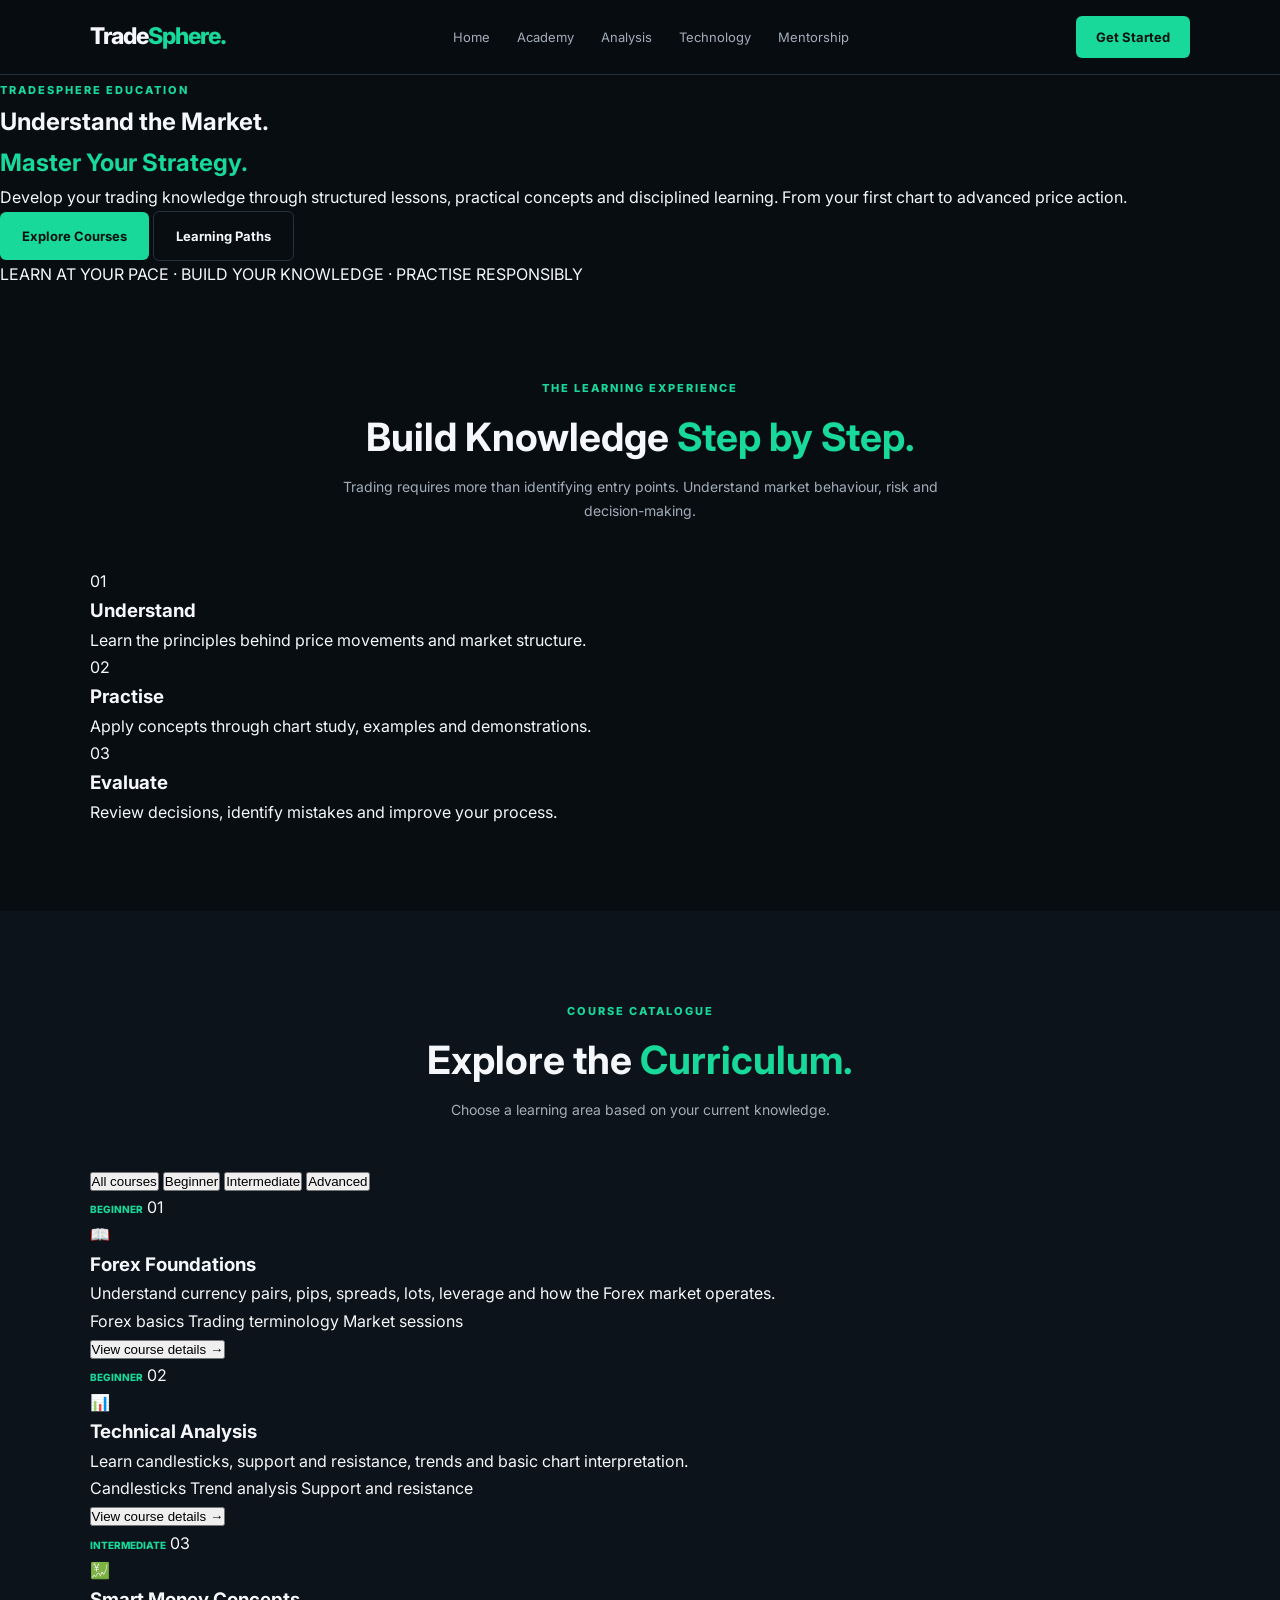
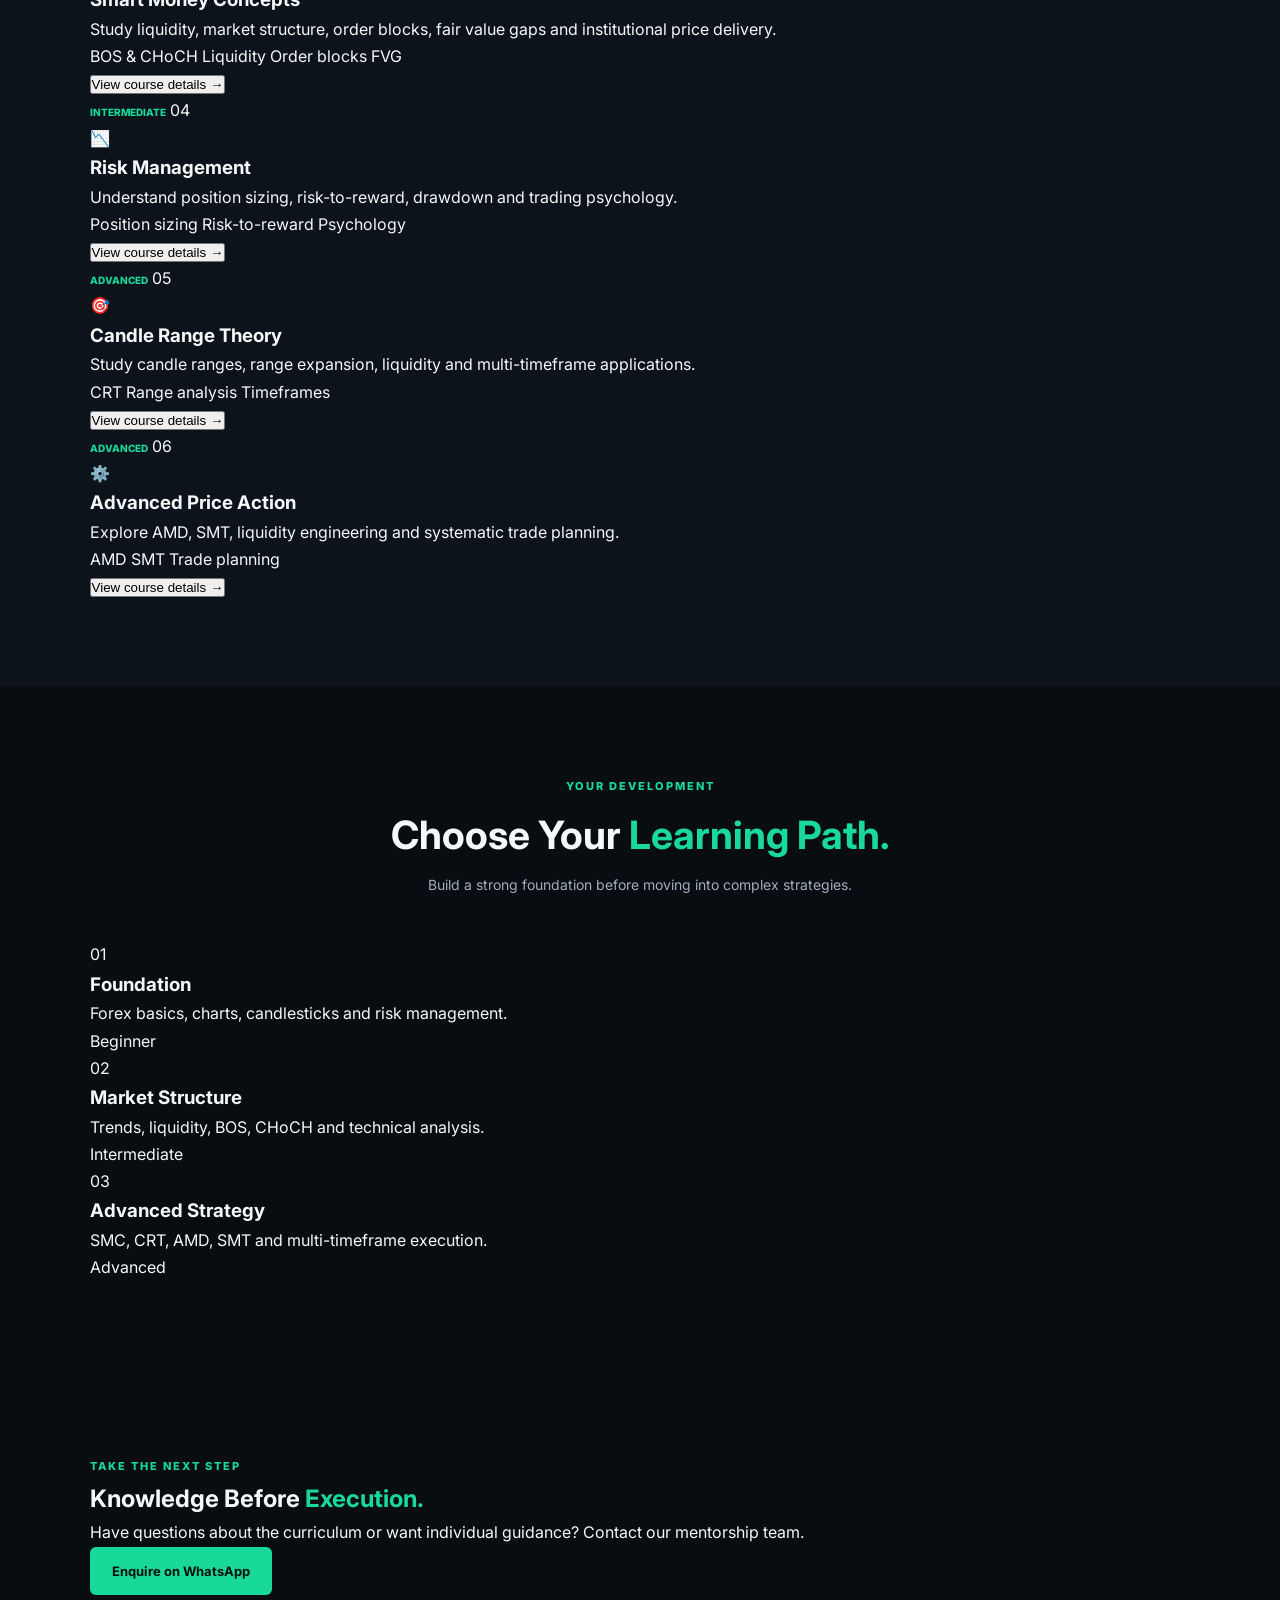
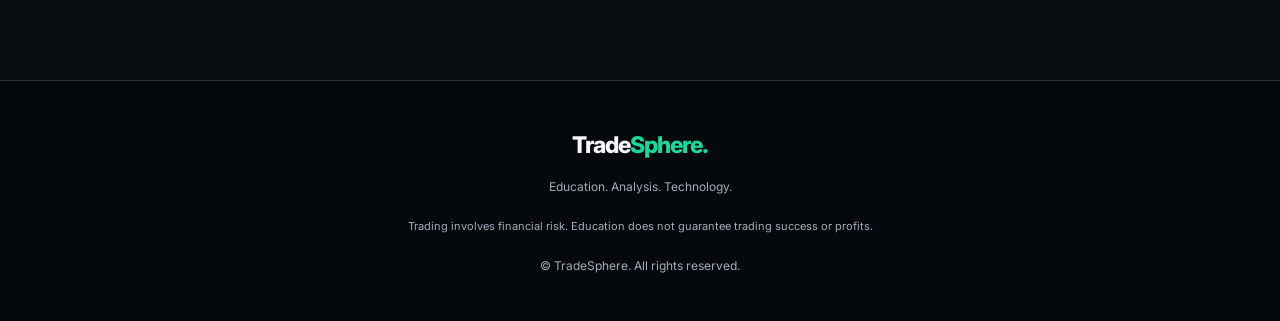
==== academy.html @ b84b932d "Create academy.html" ====
<!DOCTYPE html>
<html lang="en">
<head>
    <meta charset="UTF-8">
    <meta name="viewport" content="width=device-width, initial-scale=1.0">
    <meta name="description" content="Learn Forex, Smart Money Concepts, CRT and advanced price action at TradeSphere Trading Academy.">
    <title>Trading Academy | TradeSphere</title>

    <link rel="stylesheet" href="style.css">
    <link rel="stylesheet" href="academy.css">

    <link rel="preconnect" href="https://fonts.googleapis.com">
    <link href="https://fonts.googleapis.com/css2?family=Inter:wght@400;500;600;700;800&display=swap" rel="stylesheet">
</head>

<body>

<header class="navbar">
    <a href="index.html" class="logo">Trade<span>Sphere.</span></a>

    <button class="menu-toggle" id="menuToggle"
        aria-label="Toggle navigation" aria-expanded="false">☰</button>

    <nav id="navMenu">
        <a href="index.html">Home</a>
        <a href="academy.html" class="current">Academy</a>
        <a href="index.html#analysis">Analysis</a>
        <a href="index.html#technology">Technology</a>
        <a href="index.html#mentorship">Mentorship</a>
    </nav>

    <a href="index.html#contact" class="nav-button">Get Started</a>
</header>

<main>

<!-- ACADEMY HERO -->

<section class="academy-hero">
    <div class="academy-hero-content">

        <span class="tag">TRADESPHERE EDUCATION</span>

        <h1>
            Understand the Market.<br>
            <span>Master Your Strategy.</span>
        </h1>

        <p>
            Develop your trading knowledge through structured
            lessons, practical concepts and disciplined learning.
            From your first chart to advanced price action.
        </p>

        <div class="academy-actions">
            <a href="#courses" class="btn primary">Explore Courses</a>
            <a href="#learning-path" class="btn secondary">Learning Paths</a>
        </div>

        <div class="academy-note">
            LEARN AT YOUR PACE · BUILD YOUR KNOWLEDGE · PRACTISE RESPONSIBLY
        </div>
    </div>
</section>

<!-- LEARNING INTRODUCTION -->

<section class="section academy-intro">
    <div class="section-heading">
        <span class="tag">THE LEARNING EXPERIENCE</span>
        <h2>Build Knowledge <span>Step by Step.</span></h2>
        <p>
            Trading requires more than identifying entry points.
            Understand market behaviour, risk and decision-making.
        </p>
    </div>

    <div class="learning-grid">

        <article class="learning-card">
            <span class="learning-icon">01</span>
            <h3>Understand</h3>
            <p>Learn the principles behind price movements and market structure.</p>
        </article>

        <article class="learning-card">
            <span class="learning-icon">02</span>
            <h3>Practise</h3>
            <p>Apply concepts through chart study, examples and demonstrations.</p>
        </article>

        <article class="learning-card">
            <span class="learning-icon">03</span>
            <h3>Evaluate</h3>
            <p>Review decisions, identify mistakes and improve your process.</p>
        </article>

    </div>
</section>

<!-- COURSE CATALOGUE -->

<section class="section dark-section" id="courses">

    <div class="section-heading">
        <span class="tag">COURSE CATALOGUE</span>
        <h2>Explore the <span>Curriculum.</span></h2>
        <p>Choose a learning area based on your current knowledge.</p>
    </div>

    <div class="course-filters" role="group" aria-label="Filter courses">
        <button class="filter-btn active" data-filter="all">All courses</button>
        <button class="filter-btn" data-filter="beginner">Beginner</button>
        <button class="filter-btn" data-filter="intermediate">Intermediate</button>
        <button class="filter-btn" data-filter="advanced">Advanced</button>
    </div>

    <div class="academy-courses">

        <article class="academy-course" data-level="beginner">
            <div class="course-top">
                <span class="course-level">BEGINNER</span>
                <span class="course-number">01</span>
            </div>
            <div class="course-symbol">📖</div>
            <h3>Forex Foundations</h3>
            <p>
                Understand currency pairs, pips, spreads, lots,
                leverage and how the Forex market operates.
            </p>
            <div class="course-topics">
                <span>Forex basics</span>
                <span>Trading terminology</span>
                <span>Market sessions</span>
            </div>
            <button class="course-btn" data-course="Forex Foundations">
                View course details →
            </button>
        </article>

        <article class="academy-course" data-level="beginner">
            <div class="course-top">
                <span class="course-level">BEGINNER</span>
                <span class="course-number">02</span>
            </div>
            <div class="course-symbol">📊</div>
            <h3>Technical Analysis</h3>
            <p>
                Learn candlesticks, support and resistance,
                trends and basic chart interpretation.
            </p>
            <div class="course-topics">
                <span>Candlesticks</span>
                <span>Trend analysis</span>
                <span>Support and resistance</span>
            </div>
            <button class="course-btn" data-course="Technical Analysis">
                View course details →
            </button>
        </article>

        <article class="academy-course" data-level="intermediate">
            <div class="course-top">
                <span class="course-level">INTERMEDIATE</span>
                <span class="course-number">03</span>
            </div>
            <div class="course-symbol">💹</div>
            <h3>Smart Money Concepts</h3>
            <p>
                Study liquidity, market structure, order blocks,
                fair value gaps and institutional price delivery.
            </p>
            <div class="course-topics">
                <span>BOS & CHoCH</span>
                <span>Liquidity</span>
                <span>Order blocks</span>
                <span>FVG</span>
            </div>
            <button class="course-btn" data-course="Smart Money Concepts">
                View course details →
            </button>
        </article>

        <article class="academy-course" data-level="intermediate">
            <div class="course-top">
                <span class="course-level">INTERMEDIATE</span>
                <span class="course-number">04</span>
            </div>
            <div class="course-symbol">📉</div>
            <h3>Risk Management</h3>
            <p>
                Understand position sizing, risk-to-reward,
                drawdown and trading psychology.
            </p>
            <div class="course-topics">
                <span>Position sizing</span>
                <span>Risk-to-reward</span>
                <span>Psychology</span>
            </div>
            <button class="course-btn" data-course="Risk Management">
                View course details →
            </button>
        </article>

        <article class="academy-course" data-level="advanced">
            <div class="course-top">
                <span class="course-level">ADVANCED</span>
                <span class="course-number">05</span>
            </div>
            <div class="course-symbol">🎯</div>
            <h3>Candle Range Theory</h3>
            <p>
                Study candle ranges, range expansion,
                liquidity and multi-timeframe applications.
            </p>
            <div class="course-topics">
                <span>CRT</span>
                <span>Range analysis</span>
                <span>Timeframes</span>
            </div>
            <button class="course-btn" data-course="Candle Range Theory">
                View course details →
            </button>
        </article>

        <article class="academy-course" data-level="advanced">
            <div class="course-top">
                <span class="course-level">ADVANCED</span>
                <span class="course-number">06</span>
            </div>
            <div class="course-symbol">⚙️</div>
            <h3>Advanced Price Action</h3>
            <p>
                Explore AMD, SMT, liquidity engineering
                and systematic trade planning.
            </p>
            <div class="course-topics">
                <span>AMD</span>
                <span>SMT</span>
                <span>Trade planning</span>
            </div>
            <button class="course-btn" data-course="Advanced Price Action">
                View course details →
            </button>
        </article>

    </div>
</section>

<!-- COURSE DETAILS MODAL -->

<div class="course-modal" id="courseModal" hidden>
    <div class="modal-content" role="dialog"
        aria-modal="true" aria-labelledby="modalTitle">

        <button class="modal-close" id="modalClose"
            aria-label="Close course details">×</button>

        <span class="tag">COURSE OVERVIEW</span>
        <h2 id="modalTitle">Course title</h2>

        <p id="modalDescription"></p>

        <h3>What you will study</h3>
        <ul id="modalTopics"></ul>

        <p class="demo-warning">
            This is a course catalogue preview. Lessons and enrolment
            are not yet available.
        </p>

        <a id="courseEnquiry" href="#" class="btn primary">
            Enquire about this course
        </a>
    </div>
</div>

<!-- LEARNING PATH -->

<section class="section" id="learning-path">

    <div class="section-heading">
        <span class="tag">YOUR DEVELOPMENT</span>
        <h2>Choose Your <span>Learning Path.</span></h2>
        <p>Build a strong foundation before moving into complex strategies.</p>
    </div>

    <div class="path-list">

        <div class="path-item">
            <span class="path-number">01</span>
            <div>
                <h3>Foundation</h3>
                <p>Forex basics, charts, candlesticks and risk management.</p>
            </div>
            <span class="path-level">Beginner</span>
        </div>

        <div class="path-item">
            <span class="path-number">02</span>
            <div>
                <h3>Market Structure</h3>
                <p>Trends, liquidity, BOS, CHoCH and technical analysis.</p>
            </div>
            <span class="path-level">Intermediate</span>
        </div>

        <div class="path-item">
            <span class="path-number">03</span>
            <div>
                <h3>Advanced Strategy</h3>
                <p>SMC, CRT, AMD, SMT and multi-timeframe execution.</p>
            </div>
            <span class="path-level">Advanced</span>
        </div>

    </div>
</section>

<!-- CTA -->

<section class="section academy-cta">
    <span class="tag">TAKE THE NEXT STEP</span>
    <h2>Knowledge Before <span>Execution.</span></h2>
    <p>
        Have questions about the curriculum or want individual guidance?
        Contact our mentorship team.
    </p>

    <a href="https://wa.me/254769551181?text=Hello%2C%20I%20would%20like%20to%20enquire%20about%20TradeSphere%20Academy."
       target="_blank" rel="noopener noreferrer"
       class="btn primary">
        Enquire on WhatsApp
    </a>
</section>

</main>

<footer>
    <a href="index.html" class="logo">Trade<span>Sphere.</span></a>
    <p>Education. Analysis. Technology.</p>
    <p class="disclaimer">
        Trading involves financial risk. Education does not
        guarantee trading success or profits.
    </p>
    <p>© <span id="year"></span> TradeSphere. All rights reserved.</p>
</footer>

<script src="academy.js"></script>

</body>
      </html>
---- style.css ----
:root {
    --background: #080d12;
    --surface: #101922;
    --surface-light: #17232d;
    --green: #18d89a;
    --white: #f5f7fa;
    --muted: #a3adb8;
    --border: #24323d;
}

* {
    margin: 0;
    padding: 0;
    box-sizing: border-box;
}

html {
    scroll-behaviour: smooth;
    scroll-padding-top: 85px;
}

body {
    background: var(--background);
    color: var(--white);
    font-family: 'Inter', sans-serif;
    line-height: 1.7;
}

a {
    text-decoration: none;
    color: inherit;
}

.navbar {
    min-height: 75px;
    padding: 15px 7%;
    display: flex;
    align-items: center;
    justify-content: space-between;
    background: rgba(8, 13, 18, 0.97);
    border-bottom: 1px solid var(--border);
    position: sticky;
    top: 0;
    z-index: 100;
}

.logo {
    font-size: 23px;
    font-weight: 800;
    letter-spacing: -1px;
}

.logo span,
h1 span,
h2 span {
    color: var(--green);
}

.navbar nav {
    display: flex;
    gap: 27px;
}

.navbar nav a {
    font-size: 13px;
    color: var(--muted);
    transition: 0.3s;
}

.navbar nav a:hover {
    color: var(--green);
}

.nav-button {
    background: var(--green);
    color: #06120e;
    padding: 10px 20px;
    border-radius: 6px;
    font-size: 13px;
    font-weight: 700;
}

.menu-toggle {
    display: none;
    background: none;
    color: white;
    border: none;
    font-size: 26px;
    cursor: pointer;
}

.hero {
    min-height: 580px;
    padding: 90px 7%;
    display: grid;
    grid-template-columns: 1.1fr 0.9fr;
    align-items: center;
    gap: 50px;
    background:
        radial-gradient(circle at 85% 40%, #103d30 0%, transparent 35%);
}

.tag {
    color: var(--green);
    font-size: 11px;
    font-weight: 800;
    letter-spacing: 2px;
}

.hero h1 {
    font-size: clamp(40px, 5.5vw, 68px);
    line-height: 1.15;
    margin: 22px 0;
    letter-spacing: -2px;
}

.hero-content > p {
    max-width: 530px;
    color: var(--muted);
    font-size: 15px;
}

.hero-buttons {
    display: flex;
    flex-wrap: wrap;
    gap: 15px;
    margin-top: 30px;
}

.btn {
    display: inline-block;
    padding: 13px 22px;
    border-radius: 6px;
    font-size: 13px;
    font-weight: 700;
    transition: 0.3s;
}

.btn:hover,
.nav-button:hover {
    transform: translateY(-3px);
    opacity: 0.9;
}

.primary {
    background: var(--green);
    color: #06120e;
}

.secondary {
    border: 1px solid var(--border);
    color: var(--white);
}

.hero-note {
    color: var(--muted);
    font-size: 11px;
    margin-top: 35px;
}

.chart-card {
    background: var(--surface);
    padding: 25px;
    border: 1px solid var(--border);
    border-radius: 14px;
    box-shadow: 0 20px 60px rgba(0,0,0,0.3);
}

.chart-header {
    display: flex;
    justify-content: space-between;
    font-size: 10px;
    color: var(--muted);
}

.live-dot {
    color: var(--green);
}

.chart-symbol {
    font-size: 27px;
    font-weight: 800;
    margin-top: 30px;
}

.chart-description,
.chart-footer {
    color: var(--muted);
    font-size: 11px;
}

.chart-placeholder {
    margin-top: 30px;
}

.chart-placeholder svg {
    width: 100%;
    display: block;
}

.chart-footer {
    margin-top: 12px;
}

.section {
    padding: 85px 7%;
}

.dark-section {
    background: #0c131a;
}

.section-heading {
    text-align: center;
    max-width: 650px;
    margin: 0 auto 45px;
}

.section-heading h2,
.mentorship h2 {
    font-size: clamp(27px, 4vw, 39px);
    margin: 12px 0;
    line-height: 1.3;
}

.section-heading p,
.mentorship p {
    color: var(--muted);
    font-size: 14px;
}

.services-grid,
.course-grid,
.market-grid,
.product-grid {
    display: grid;
    grid-template-columns: repeat(4, 1fr);
    gap: 20px;
}

.service-card,
.course-card,
.market-card,
.product-card {
    background: var(--surface);
    border: 1px solid var(--border);
    border-radius: 10px;
    padding: 25px;
    transition: 0.3s;
}

.service-card:hover,
.course-card:hover,
.market-card:hover,
.product-card:hover {
    transform: translateY(-5px);
    border-color: var(--green);
}

.service-icon,
.product-icon {
    font-size: 30px;
    margin-bottom: 15px;
}

.service-card h3,
.course-card h3,
.market-card h3,
.product-card h3 {
    font-size: 17px;
    margin-bottom: 10px;
}

.service-card p,
.course-card p,
.market-card p,
.product-card p {
    font-size: 12px;
    color: var(--muted);
    margin-bottom: 18px;
}

.service-card a {
    font-size: 12px;
    font-weight: 700;
    color: var(--green);
}

.course-grid,
.market-grid,
.product-grid {
    grid-template-columns: repeat(3, 1fr);
}

.course-level {
    color: var(--green);
    font-size: 10px;
    font-weight: 800;
}

.course-status,
.product-label {
    color: var(--green);
    font-size: 11px;
    font-weight: 700;
}

.market-card span {
    font-size: 10px;
    color: var(--green);
}

.mentorship {
    text-align: center;
    background: radial-gradient(circle at center, #12352b, #080d12 70%);
}

.mentorship > div {
    max-width: 650px;
    margin: auto;
}

.mentorship .btn {
    margin-top: 25px;
}

.contact-section {
    text-align: center;
}

.small-note {
    color: var(--muted);
    font-size: 11px;
    margin-top: 12px;
}

footer {
    padding: 45px 7%;
    background: #05090d;
    border-top: 1px solid var(--border);
    text-align: center;
}

footer > p {
    color: var(--muted);
    font-size: 12px;
    margin-top: 12px;
}

footer .disclaimer {
    max-width: 650px;
    margin: 20px auto;
    font-size: 11px;
}

/* TABLET */

@media (max-width: 950px) {
    .hero {
        grid-template-columns: 1fr;
        padding-top: 65px;
    }

    .hero-visual {
        max-width: 600px;
        width: 100%;
    }

    .services-grid {
        grid-template-columns: repeat(2, 1fr);
    }

    .navbar nav {
        gap: 14px;
    }
}

/* MOBILE */

@media (max-width: 650px) {
    .navbar {
        padding: 15px 5%;
    }

    .menu-toggle {
        display: block;
    }

    .navbar nav {
        display: none;
        position: absolute;
        top: 74px;
        left: 0;
        width: 100%;
        padding: 20px 7%;
        background: #101922;
        flex-direction: column;
        gap: 18px;
        border-bottom: 1px solid var(--border);
    }

    .navbar nav.active {
        display: flex;
    }

    .nav-button {
        display: none;
    }

    .hero {
        padding: 65px 6%;
        gap: 35px;
    }

    .hero h1 {
        font-size: 42px;
    }

    .section {
        padding: 65px 6%;
    }

    .services-grid,
    .course-grid,
    .market-grid,
    .product-grid {
        grid-template-columns: 1fr;
    }

    .chart-card {
        padding: 18px;
    }

    .hero-buttons {
        flex-direction: column;
        align-items: flex-start;
    }

    .hero-buttons .btn {
        text-align: center;
        width: 100%;
    }
      }
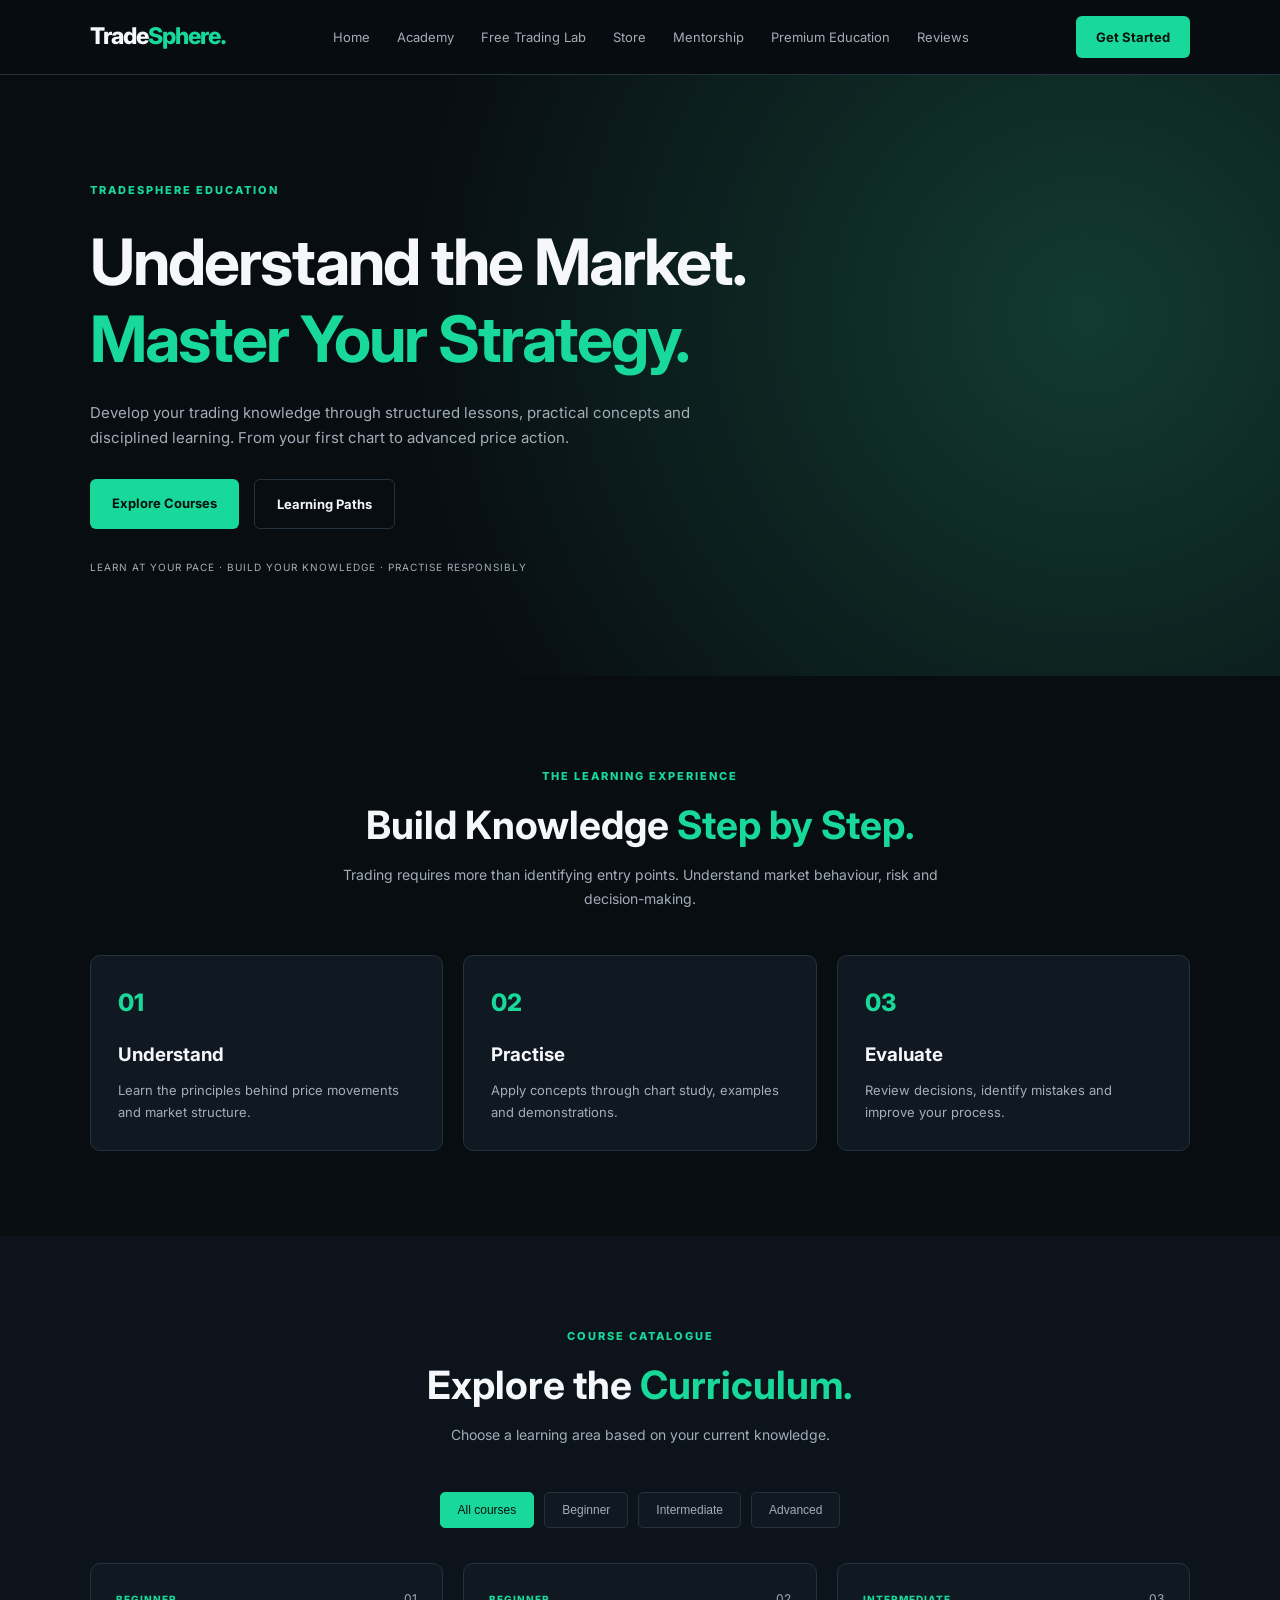
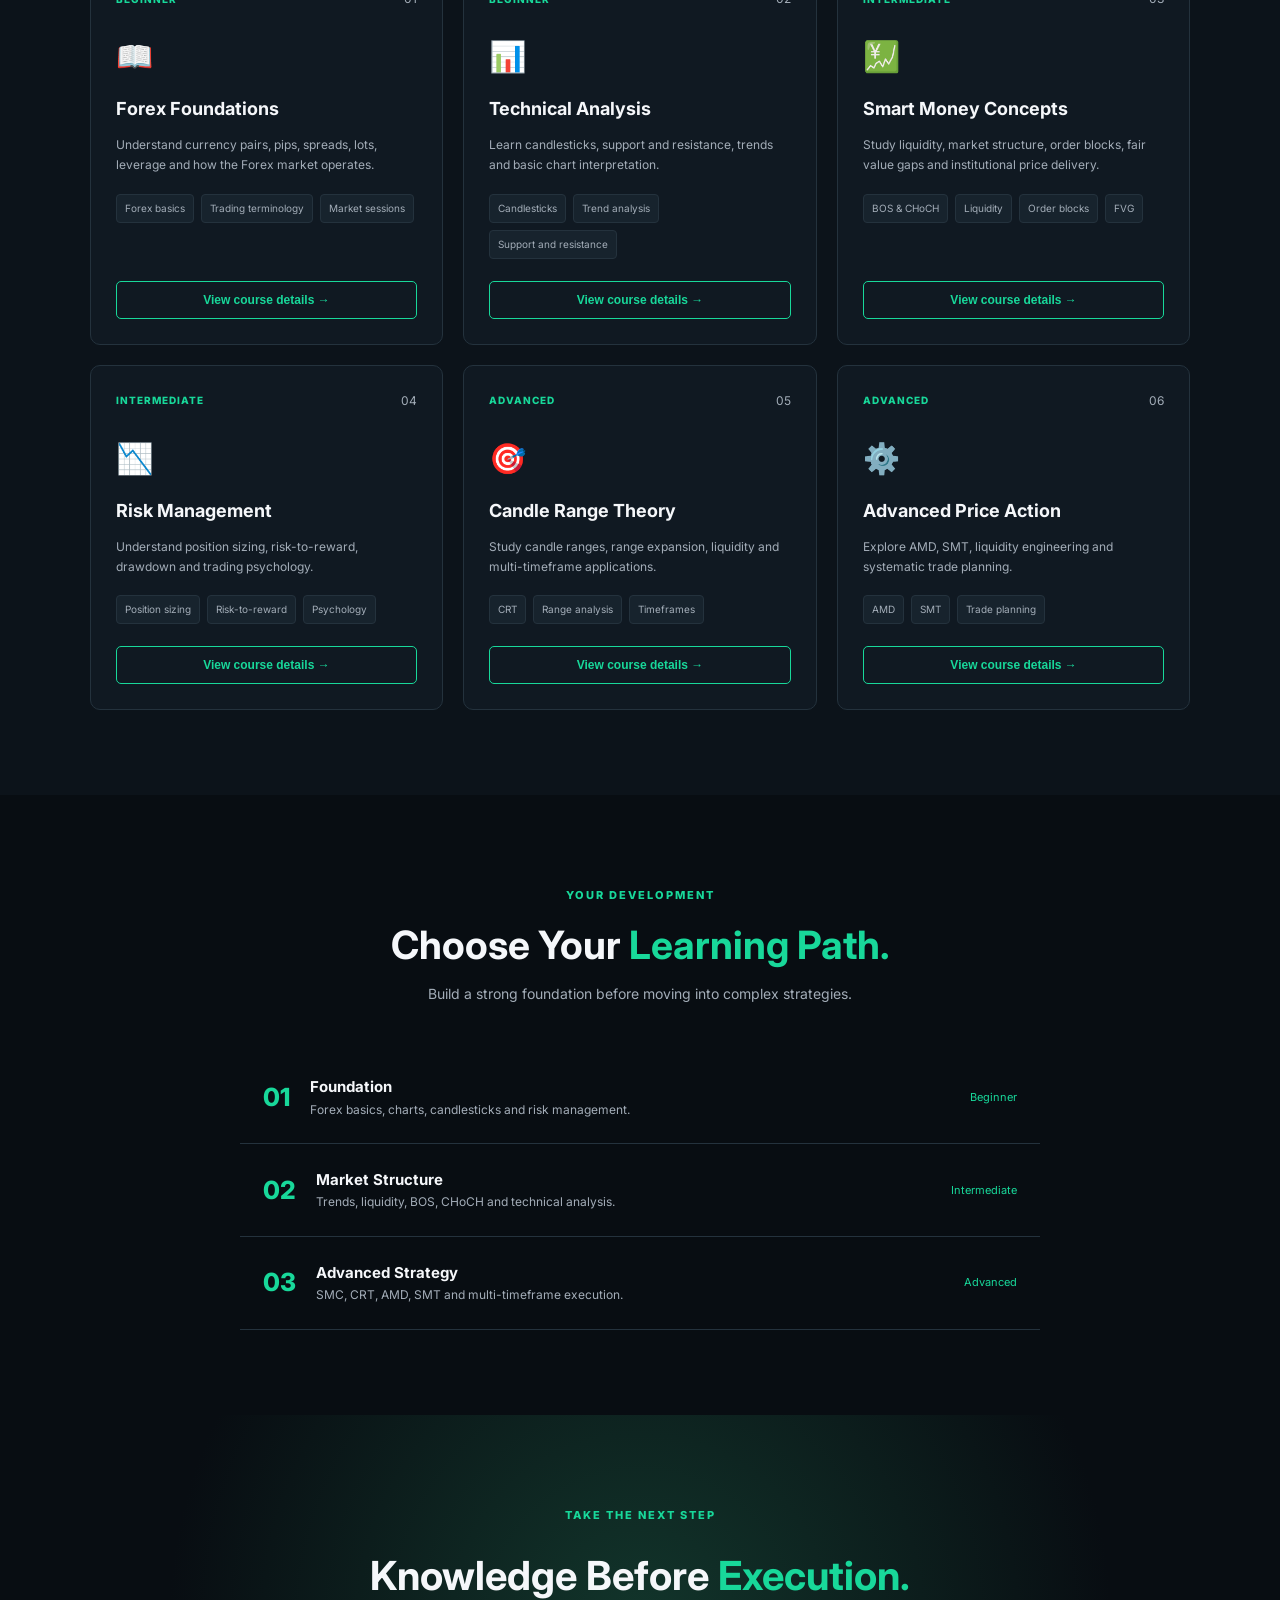
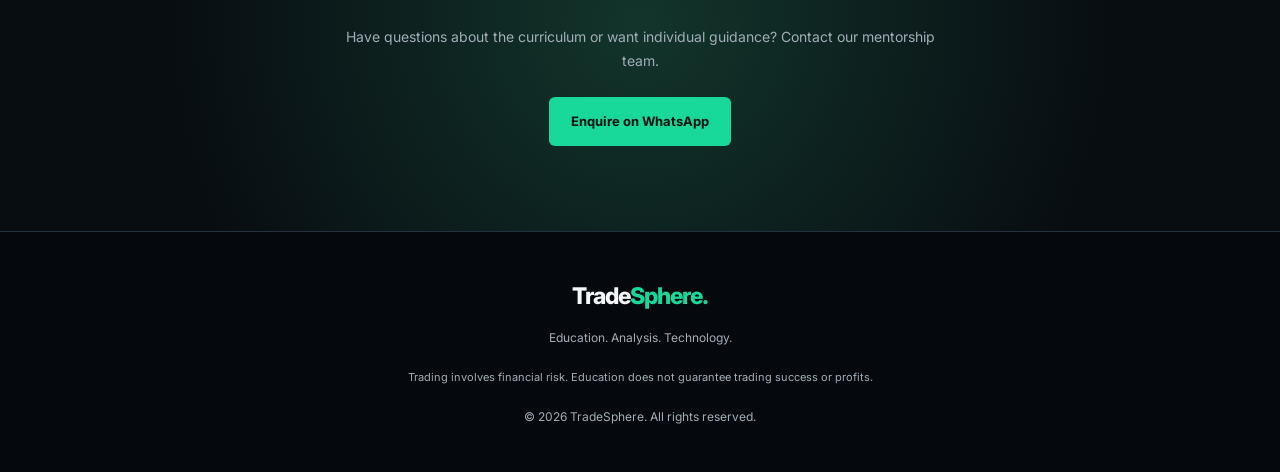
==== commit 4d7a6d51: "Update academy.html" ====
--- a/academy.html
+++ b/academy.html
@@ -23,11 +23,13 @@
         aria-label="Toggle navigation" aria-expanded="false">☰</button>
 
     <nav id="navMenu">
-        <a href="index.html">Home</a>
-        <a href="academy.html" class="current">Academy</a>
-        <a href="index.html#analysis">Analysis</a>
-        <a href="index.html#technology">Technology</a>
-        <a href="index.html#mentorship">Mentorship</a>
+    <a href="index.html">Home</a>
+    <a href="academy.html" class="current">Academy</a>
+    <a href="market-analysis.html">Free Trading Lab</a>
+    <a href="store.html">Store</a>
+    <a href="mentorship.html">Mentorship</a>
+    <a href="premium.html">Premium Education</a>
+    <a href="reviews.html">Reviews</a>
     </nav>
 
     <a href="index.html#contact" class="nav-button">Get Started</a>
--- a/academy.css
+++ b/academy.css
@@ -0,0 +1,361 @@
+
+.academy-hero {
+    padding: 100px 7%;
+    min-height: 430px;
+    display: flex;
+    align-items: center;
+    background: radial-gradient(
+        circle at 85% 40%,
+        #123b30,
+        #080d12 60%
+    );
+}
+
+.academy-hero-content {
+    max-width: 850px;
+}
+
+.academy-hero h1 {
+    font-size: clamp(38px, 6vw, 64px);
+    line-height: 1.2;
+    letter-spacing: -2px;
+    margin: 22px 0;
+}
+
+.academy-hero h1 span {
+    color: var(--green);
+}
+
+.academy-hero p {
+    max-width: 650px;
+    color: var(--muted);
+    font-size: 15px;
+}
+
+.academy-actions {
+    display: flex;
+    flex-wrap: wrap;
+    gap: 15px;
+    margin-top: 28px;
+}
+
+.academy-note {
+    font-size: 10px;
+    color: var(--muted);
+    margin-top: 30px;
+    letter-spacing: 1px;
+}
+
+.learning-grid {
+    display: grid;
+    grid-template-columns: repeat(3, 1fr);
+    gap: 20px;
+}
+
+.learning-card {
+    background: var(--surface);
+    border: 1px solid var(--border);
+    padding: 27px;
+    border-radius: 10px;
+}
+
+.learning-icon {
+    color: var(--green);
+    font-size: 24px;
+    font-weight: 800;
+}
+
+.learning-card h3 {
+    margin: 15px 0 8px;
+}
+
+.learning-card p {
+    color: var(--muted);
+    font-size: 13px;
+}
+
+.course-filters {
+    display: flex;
+    flex-wrap: wrap;
+    justify-content: center;
+    gap: 10px;
+    margin-bottom: 35px;
+}
+
+.filter-btn {
+    background: var(--surface);
+    color: var(--muted);
+    border: 1px solid var(--border);
+    border-radius: 5px;
+    padding: 10px 17px;
+    font-size: 12px;
+    cursor: pointer;
+}
+
+.filter-btn.active,
+.filter-btn:hover {
+    color: #06120e;
+    background: var(--green);
+    border-color: var(--green);
+}
+
+.academy-courses {
+    display: grid;
+    grid-template-columns: repeat(3, 1fr);
+    gap: 20px;
+}
+
+.academy-course {
+    background: var(--surface);
+    border: 1px solid var(--border);
+    padding: 25px;
+    border-radius: 10px;
+    display: flex;
+    flex-direction: column;
+    transition: 0.3s;
+}
+
+.academy-course:hover {
+    border-color: var(--green);
+    transform: translateY(-4px);
+}
+
+.academy-course[hidden] {
+    display: none;
+}
+
+.course-top {
+    display: flex;
+    justify-content: space-between;
+    align-items: center;
+}
+
+.course-level {
+    color: var(--green);
+    font-size: 10px;
+    font-weight: 800;
+    letter-spacing: 1px;
+}
+
+.course-number {
+    color: var(--muted);
+    font-size: 12px;
+}
+
+.course-symbol {
+    font-size: 30px;
+    margin: 22px 0 12px;
+}
+
+.academy-course h3 {
+    font-size: 18px;
+    margin-bottom: 10px;
+}
+
+.academy-course > p {
+    color: var(--muted);
+    font-size: 12px;
+    margin-bottom: 18px;
+}
+
+.course-topics {
+    display: flex;
+    flex-wrap: wrap;
+    gap: 7px;
+    margin-bottom: 22px;
+}
+
+.course-topics span {
+    color: var(--muted);
+    background: var(--surface-light);
+    border: 1px solid var(--border);
+    padding: 5px 8px;
+    border-radius: 4px;
+    font-size: 10px;
+}
+
+.course-btn {
+    margin-top: auto;
+    padding: 11px;
+    background: transparent;
+    border: 1px solid var(--green);
+    border-radius: 5px;
+    color: var(--green);
+    font-size: 12px;
+    font-weight: 700;
+    cursor: pointer;
+}
+
+.course-btn:hover {
+    background: var(--green);
+    color: #06120e;
+}
+
+.course-modal {
+    position: fixed;
+    inset: 0;
+    z-index: 200;
+    background: rgba(0, 0, 0, 0.85);
+    display: flex;
+    align-items: center;
+    justify-content: center;
+    padding: 18px;
+}
+
+.course-modal[hidden] {
+    display: none;
+}
+
+.modal-content {
+    background: var(--surface);
+    border: 1px solid var(--border);
+    border-radius: 12px;
+    padding: 30px;
+    width: 100%;
+    max-width: 520px;
+    max-height: 85vh;
+    overflow-y: auto;
+    position: relative;
+}
+
+.modal-content h2 {
+    margin: 15px 0;
+    color: var(--green);
+}
+
+.modal-content h3 {
+    margin: 20px 0 10px;
+    font-size: 15px;
+}
+
+.modal-content p,
+.modal-content li {
+    color: var(--muted);
+    font-size: 13px;
+}
+
+.modal-content ul {
+    padding-left: 20px;
+}
+
+.modal-content li {
+    margin: 7px 0;
+}
+
+.modal-close {
+    position: absolute;
+    top: 10px;
+    right: 15px;
+    background: none;
+    color: white;
+    border: none;
+    font-size: 30px;
+    cursor: pointer;
+}
+
+.demo-warning {
+    border-left: 3px solid var(--green);
+    padding: 10px;
+    margin: 20px 0;
+    background: var(--surface-light);
+}
+
+.path-list {
+    max-width: 800px;
+    margin: auto;
+}
+
+.path-item {
+    display: flex;
+    align-items: center;
+    gap: 20px;
+    padding: 23px;
+    border-bottom: 1px solid var(--border);
+}
+
+.path-number {
+    font-size: 25px;
+    font-weight: 800;
+    color: var(--green);
+}
+
+.path-item div {
+    flex: 1;
+}
+
+.path-item h3 {
+    font-size: 15px;
+}
+
+.path-item p {
+    color: var(--muted);
+    font-size: 12px;
+}
+
+.path-level {
+    color: var(--green);
+    font-size: 11px;
+}
+
+.academy-cta {
+    text-align: center;
+    background: radial-gradient(circle, #12352b, #080d12 70%);
+}
+
+.academy-cta h2 {
+    font-size: clamp(28px, 4vw, 40px);
+    margin: 15px 0;
+}
+
+.academy-cta p {
+    color: var(--muted);
+    font-size: 14px;
+    max-width: 600px;
+    margin: 0 auto 25px;
+}
+
+@media (max-width: 800px) {
+    .academy-courses {
+        grid-template-columns: repeat(2, 1fr);
+    }
+
+    .learning-grid {
+        grid-template-columns: repeat(2, 1fr);
+    }
+}
+
+@media (max-width: 600px) {
+    .academy-hero {
+        padding: 75px 6%;
+    }
+
+    .academy-hero h1 {
+        font-size: 40px;
+    }
+
+    .academy-actions {
+        flex-direction: column;
+    }
+
+    .academy-actions .btn {
+        text-align: center;
+    }
+
+    .academy-courses,
+    .learning-grid {
+        grid-template-columns: 1fr;
+    }
+
+    .path-item {
+        gap: 12px;
+        padding: 18px 5px;
+    }
+
+    .path-level {
+        font-size: 10px;
+    }
+
+    .modal-content {
+        padding: 24px 20px;
+    }
+}
